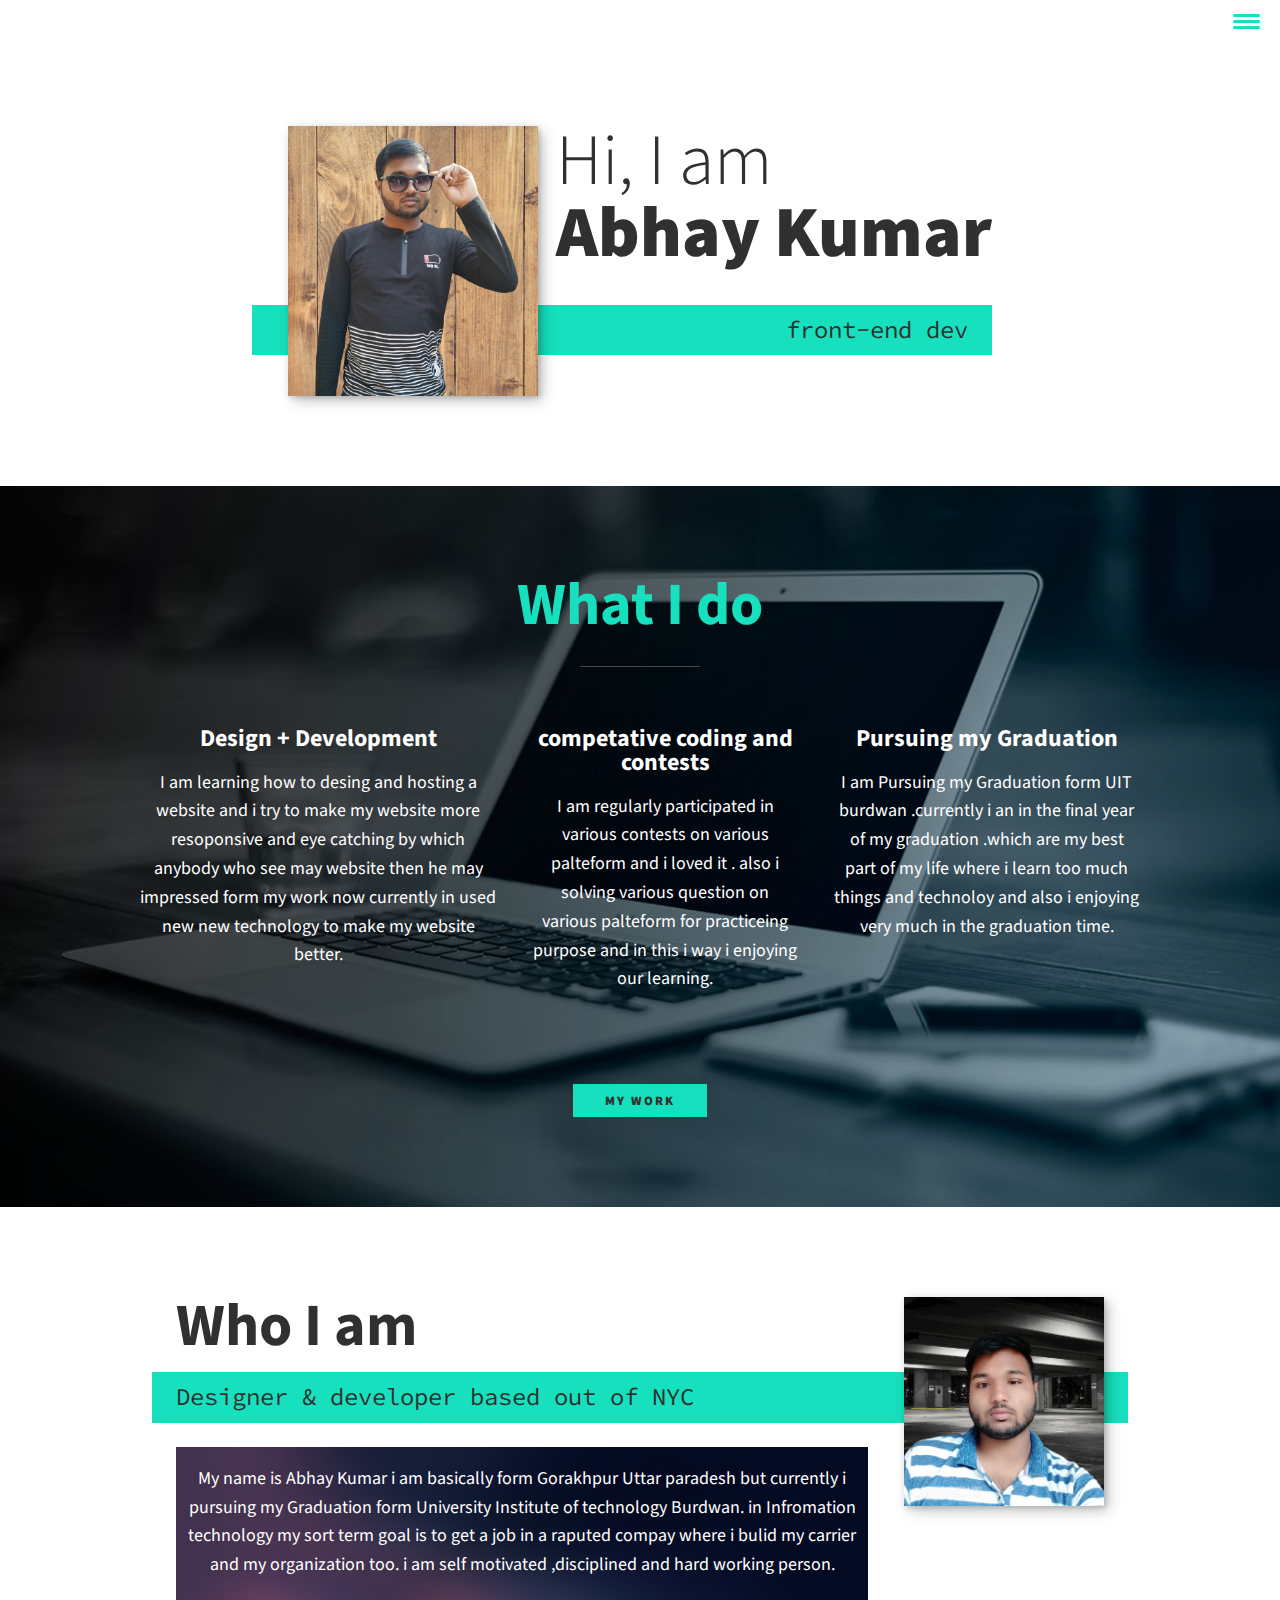
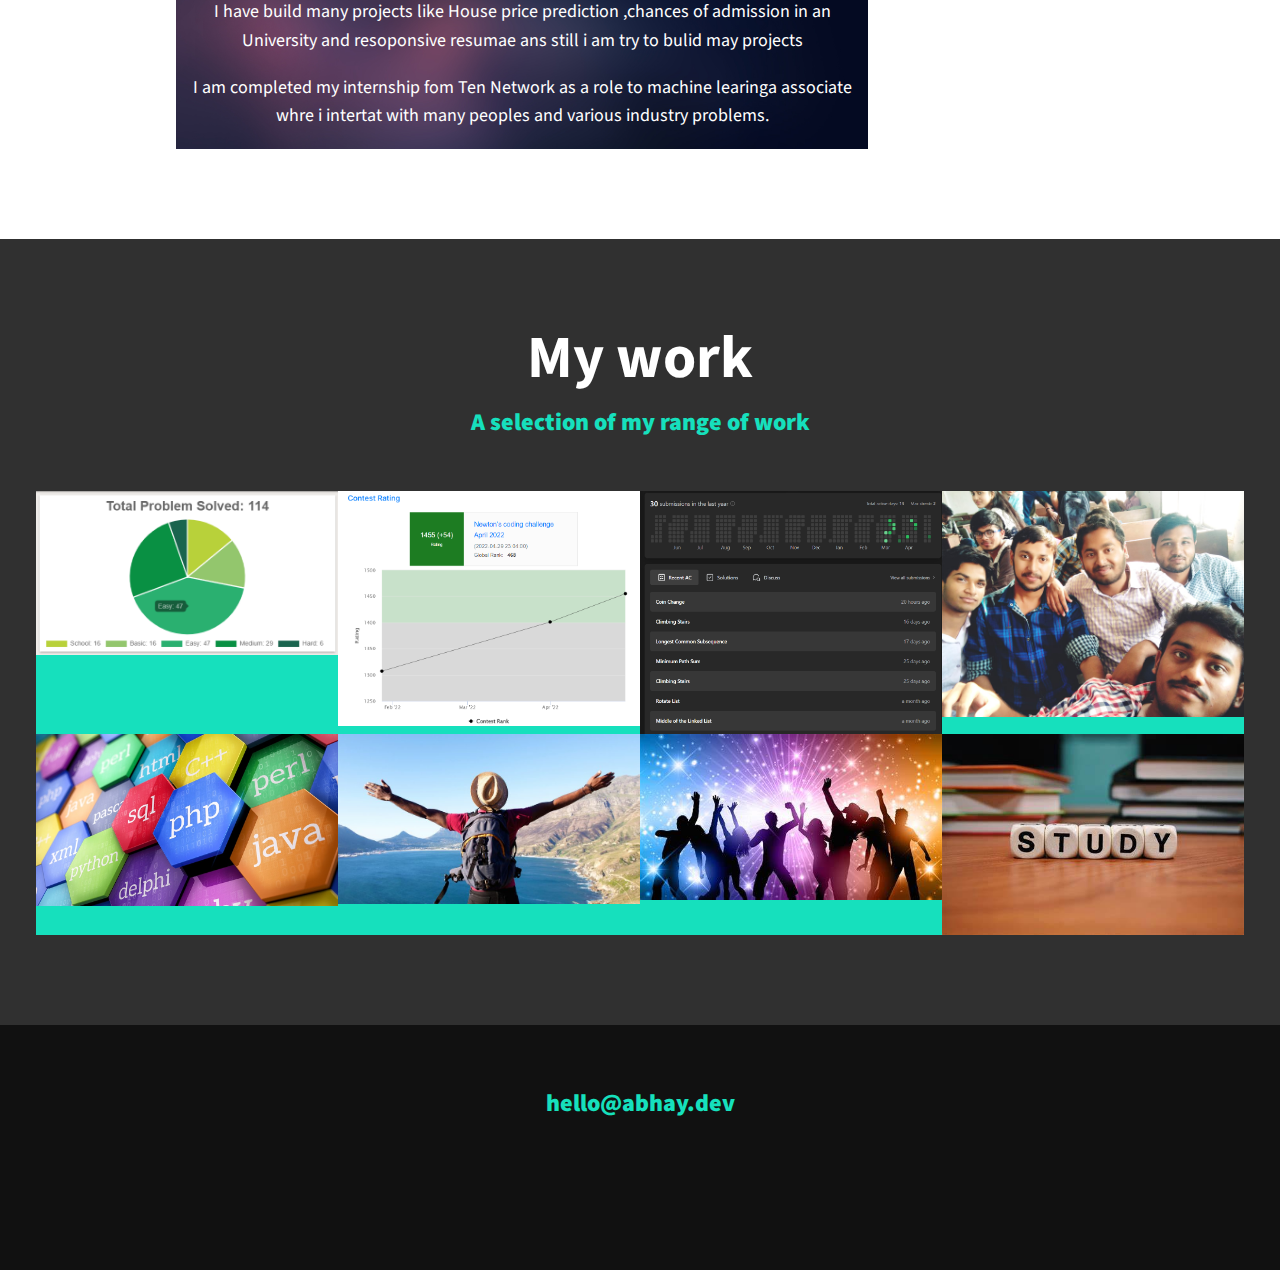
==== index.html @ 5723fe6b "HTML CSS mini project" ====
<!DOCTYPE html>
<html lang="en">
    <head>
        <meta charset="UTF-8">
        <meta name="viewport" content="width=device-width, initial-scale=1.0">
        <title>Abhay Portfolio Website</title>
        <link rel="stylesheet" href="https://cdnjs.cloudflare.com/ajax/libs/normalize/7.0.0/normalize.min.css">
        <link rel="stylesheet" href="https://cdnjs.cloudflare.com/ajax/libs/font-awesome/5.11.2/css/all.css" integrity="sha256-46qynGAkLSFpVbEBog43gvNhfrOj+BmwXdxFgVK/Kvc=" crossorigin="anonymous" />  
        
        <!-- Update these with your own fonts -->
        <link href="https://fonts.googleapis.com/css?family=Source+Code+Pro:400,900|Source+Sans+Pro:300,900&display=swap" rel="stylesheet">
        
        <link rel="stylesheet" href="css/style.css">

    </head>
    <body>
        <header>
            <div class="logo">
                <img src="img/devjane.png" alt="">
            </div>
            <button class="nav-toggle" aria-label="toggle navigation">
                <span class="hamburger"></span>
            </button>
            <nav class="nav">
                <ul class="nav__list">
                    <li class="nav__item"><a href="#home" class="nav__link">Home</a></li>
                    <li class="nav__item"><a href="#services" class="nav__link">My Services</a></li>
                    <li class="nav__item"><a href="#about" class="nav__link">About me</a></li>
                    <li class="nav__item"><a href="#work" class="nav__link">My Work</a></li>
                </ul>
            </nav>
        </header>
        
        <!-- Introduction -->
        <section class="intro" id="home">
            <h1 class="section__title section__title--intro">
                Hi, I am <strong>Abhay Kumar</strong>
            </h1>
            <p class="section__subtitle section__subtitle--intro">front-end dev</p>
            <img src="img/abhay01.png" alt="a picture of abahy style" class="intro__img">
        </section>
        
        
        <!-- My services -->
        <section class="my-services" id="services">
            <h2 class="section__title section__title--services">What I do</h2>
            <div class="services">
                <div class="service">
                    <h3>Design + Development</h3>
                    <p>I am learning how to desing and hosting a website and i try to make my website more resoponsive and eye catching by which anybody who see may website then he may impressed form my work now currently in used new new technology to make my website better.</p>
                </div> <!-- / service -->
                
                <div class="service">
                    <h3>competative coding and contests</h3>
                    <p>I am regularly participated in various contests on various palteform and i loved it . also i solving various question on various palteform for practiceing purpose and in this i way i enjoying our learning.</p>
                </div> <!-- / service -->
                
                <div class="service">
                    <h3>Pursuing my Graduation</h3>
                    <p>I am Pursuing my Graduation form UIT burdwan .currently i an in the final year of my graduation .which are my best part of my life where i learn too much things and technoloy and also i enjoying very much in the graduation time.</p>
                </div> <!-- / service -->
            </div> <!-- / services -->
            
            <a href="#work" class="btn">My Work</a>
        </section>
        
        
        <!-- About me -->
        <section class="about-me" id="about">
           <h2 class="section__title section__title--about">Who I am</h2>
           <p class="section__subtitle section__subtitle--about">Designer & developer based out of NYC</p>
           
           <div class="about-me__body">
            <p>My name is Abhay Kumar i am basically form Gorakhpur Uttar paradesh but currently i pursuing my Graduation form University Institute of technology Burdwan. in Infromation technology my sort term goal is to get a job in a raputed compay where i bulid my carrier and my organization too. i am self motivated ,disciplined and hard working person.</p>
            <p>I have build many projects like House price prediction ,chances of admission in an University and resoponsive resumae  ans still i am try to bulid may projects </p>
            <p>I am completed my internship fom Ten Network as a role to machine learinga associate whre i intertat with many peoples and various industry problems.</p>
           </div>
           
           <img src="img/abhay02.png" alt="abhay leaning against basement" class="about-me__img">
        </section>
        
        <!-- My Work -->
        <section class="my-work" id="work">
            <h2 class="section__title section__title--work">My work</h2>
            <p class="section__subtitle section__subtitle--work">A selection of my range of work</p>
            
            <div class="portfolio">
                <!-- Portfolio item 01 -->
                <a href="#" class="portfolio__item">
                    <img src="img/work01.png" alt="" class="portfolio__img">
                </a>
                
                <!-- Portfolio item 02 -->
                <a href="#" class="portfolio__item">
                    <img src="img/work02.png" alt="" class="portfolio__img">
                </a>
                
                <!-- Portfolio item 03 -->
                <a href="#" class="portfolio__item">
                    <img src="img/work03.png" alt="" class="portfolio__img">
                </a>
                
                <!-- Portfolio item 04 -->
                <a href="#" class="portfolio__item">
                    <img src="img/work08.jpg" alt="" class="portfolio__img">
                </a>
                
                <!-- Portfolio item 05 -->
                <a href="#" class="portfolio__item">
                    <img src="img/work05.jpg" alt="" class="portfolio__img">
                </a>
                
                <!-- Portfolio item 06 -->
                <a href="#" class="portfolio__item">
                    <img src="img/work06.jpg" alt="" class="portfolio__img">
                </a>
                
                <!-- Portfolio item 07 -->
                <a href="#" class="portfolio__item">
                    <img src="img/work07.jpg" alt="" class="portfolio__img">
                </a>
                
                <!-- Portfolio item 08 -->
                <a href="#" class="portfolio__item">
                    <img src="img/work04.jpg" alt="" class="portfolio__img">
                </a>
                
                <!-- Portfolio item 09 -->
                <a href="#" class="portfolio__item">
                    <img src="img/portfolio-09.jpg" alt="" class="portfolio__img">
                </a>
                
                <!-- Portfolio item 0 0-->
                <a href="#" class="portfolio__item">
                    <img src="img/portfolio-10.jpg" alt="" class="portfolio__img">
                </a>
            </div>
        </section>
        
        
        <!-- Footer -->
        <footer class="footer">
            <!-- replace with your own email address -->
            <a href="abhaykumar9289@gmail.com" class="footer__link">hello@abhay.dev</a>
            <ul class="social-list">
                <li class="social-list__item">
                    <a class="social-list__link" href="https://www.linkedin.com/in/abhay-kumar-a8312716b/">
                        <!-- <i class="fab fa-codepen"></i> -->
                        <i class="fab fa-linkedin" aria-hidden="true"></i>
                    </a>
                </li>
                <li class="social-list__item">
                    <a class="social-list__link" href="http://abahyport.com">
                        <i class="fab fa-dribbble"></i>
                    </a>
                </li>
                <li class="social-list__item">
                    <a class="social-list__link" href="https://twitter.com/Abhay_kumar_ch">
                        <i class="fab fa-twitter"></i>
                    </a>
                </li>
                <li class="social-list__item">
                    <a class="social-list__link" href="https://github.com/Abhay3044">
                        <i class="fab fa-github"></i>
                    </a>
                </li>
            </ul>
        </footer>
        
        
        <script src="js/index.js"></script>
        
    </body>
</html>
---- css/style.css ----
*,
*::before,
*::after {
    box-sizing: border-box;
}

/* Custom Properties, update these for your own design */

:root {
    --ff-primary: 'Source Sans Pro', sans-serif;
    --ff-secondary: 'Source Code Pro', monospace;
    
    --fw-reg: 300;
    --fw-bold: 900;
    
    --clr-light: #fff;
    --clr-dark: #303030;
    --clr-accent: #16e0bd;
    
    --fs-h1: 3rem;
    --fs-h2: 2.25rem;
    --fs-h3: 1.25rem;
    --fs-body: 1rem;
    
    --bs: 0.25em 0.25em 0.75em rgba(0,0,0,.25),
          0.125em 0.125em 0.25em rgba(0,0,0,.15);
}

@media (min-width: 800px) {
    :root {
        --fs-h1: 4.5rem;
        --fs-h2: 3.75rem;
        --fs-h3: 1.5rem;
        --fs-body: 1.125rem;
    }
}

/* General styles */


html {
    scroll-behavior: smooth;
}

body {
    background: var(--clr-light);
    color: var(--clr-dark);
    margin: 0;
    font-family: var(--ff-primary);
    font-size: var(--fs-body);
    line-height: 1.6;
}

section {
    padding: 5em 2em;
}

img {
    display: block;
    max-width: 100%;
}

strong { font-weight: var(--fw-bold) }

:focus {
    outline: 3px solid var(--clr-accent);
    outline-offset: 3px;
}

/* Buttons */

.btn {
    display: inline-block;
    padding: .5em 2.5em;
    background: var(--clr-accent);
    color: var(--clr-dark);
    text-decoration: none;
    cursor: pointer;
    font-size: .8rem;
    text-transform: uppercase;
    letter-spacing: 2px;
    font-weight: var(--fw-bold);
    transition: transform 200ms ease-in-out;
}

.btn:hover {
    transform: scale(1.1);
}

/* Typography */

h1,
h2,
h3 {
    line-height: 1;
    margin: 0;
}

h1 { font-size: var(--fs-h1) }
h2 { font-size: var(--fs-h2) }
h3 { font-size: var(--fs-h3) }


.section__title {
    margin-bottom: .25em;
}

.section__title--intro {
    font-weight: var(--fw-reg);
}

.section__title--intro strong {
    display: block;
}

.section__subtitle {
    margin: 0;
    font-size: var(--fs-h3);
}

.section__subtitle--intro,
.section__subtitle--about {
    background: var(--clr-accent);
    padding: .25em 1em;
    font-family: var(--ff-secondary);
    margin-bottom: 1em;
}

.section__subtitle--work {
    color: var(--clr-accent);
    font-weight: var(--fw-bold);
    margin-bottom: 2em;
}

/* header */

header {
    display: flex;
    justify-content: space-between;
    padding: 1em;
}

.logo {
    max-width: 100px;
}

.nav {
    position: fixed;
    background: var(--clr-dark);
    color: var(--clr-light);
    top: 0;
    bottom: 0;
    left: 0;
    right: 0;
    z-index: 100;
    
    transform: translateX(100%);
    transition: transform 250ms cubic-bezier(.5, 0, .5, 1);
}

.nav__list {
    list-style: none;
    display: flex;
    height: 100%;
    flex-direction: column;
    justify-content: space-evenly;
    align-items: center;
    margin: 0;
    padding: 0;
}

.nav__link {
    color: inherit;
    font-weight: var(--fw-bold);
    font-size: var(--fs-h2);
    text-decoration: none;
}

.nav__link:hover {
    color: var(--clr-accent);
}

.nav-toggle {
    padding: .5em;
    background: transparent;
    border: 0;
    cursor: pointer;
    position: absolute;
    right: 1em;
    top: 1em;
    z-index: 1000;
}

.nav-open .nav {
    transform: translateX(0);
}

.nav-open .nav-toggle {
    position: fixed;
}

.nav-open .hamburger {
    transform: rotate(.625turn);
}

.nav-open .hamburger::before {
    transform: rotate(90deg) translateX(-6px);
}

.nav-open .hamburger::after {
    opacity: 0;
}






.hamburger {
    display: block;
    position: relative;
}

.hamburger,
.hamburger::before,
.hamburger::after {
    background: var(--clr-accent);
    width: 2em;
    height: 3px;
    border-radius: 1em;
    transition: transform 250ms ease-in-out;
}


.hamburger::before,
.hamburger::after {
    content: '';
    position: absolute;
    left: 0;
    right: 0;
}

.hamburger::before { top: 6px; }
.hamburger::after { bottom: 6px; }


/*  Intro section  */

.intro {
    position: relative;
}

.intro__img {
    box-shadow: var(--bs);
}

.section__subtitle--intro {
    display: inline-block;
}

@media (min-width: 600px) {
    .intro {
        display: grid;
        width: min-content;
        margin: 0 auto;
        grid-column-gap: 1em;
        grid-template-areas: 
            "img title"
            "img subtitle";
        grid-template-columns: min-content max-content;
    }
    
    .intro__img {
        grid-area: img;
        min-width: 250px;
        position: relative;
        z-index: 2;
    }    
    
    .section__subtitle--intro {
        align-self: start;
        grid-column: -1 / 1;
        grid-row: 2;
        text-align: right;
        position: relative;
        left: -1.5em;
        width: calc(100% + 1.5em);
    }
}



/*  My services section  */

.my-services {
    background-color: var(--clr-dark);
    background-image: url(../img/services.png);
    background-size: cover;
    /* background-blend-mode: multiply; */
    color: var(--clr-light);
    text-align: center;
}

.section__title--services {
    color: var(--clr-accent);
    position: relative;
}

.section__title--services::after {
    content: '';
    display: block;
    width: 2em;
    height: 1px;
    margin: 0.5em auto 1em;
    background: var(--clr-light);
    opacity: 0.25;
}

.services {
    margin-bottom: 4em;
}

.service {
    max-width: 500px;
    margin: 0 auto;
}

@media (min-width: 800px) {
    .services {
        display: flex;
        max-width: 1000px;
        margin-left: auto;
        margin-right: auto;
    }
    
    .service + .service {
        margin-left: 2em;
    }
}


.about-me {
    max-width: 1000px;
    margin: 0 auto;
}

.about-me__img {
    box-shadow: var(--bs);
}

.about-me__body{
    background-color: var(--clr-dark);
    background-image: url(../img/background.jpg);
    background-size: cover;
    /* background-blend-mode: multiply; */
    color: var(--clr-light);
    text-align: center;
}

@media (min-width: 600px) {
    .about-me {
        display: grid;
        grid-template-columns: 1fr 200px;
        grid-template-areas: 
            "title img"
            "subtitle img"
            "text img";
        grid-column-gap: 2em;
    }
    
    .section__title--about {
        grid-area: title;
    }
    
    .section__subtitle--about {
        grid-column: 1 / -1;
        grid-row: 2;
        position: relative;
        left: -1em;
        width: calc(100% + 2em);
        padding-left: 1em;
        padding-right: calc(200px + 4em);
    }
    
    .about-me__img {
        grid-area: img;
        position: relative;
        z-index: 2;
    }
}

/* My Work */

.my-work {
    background-color: var(--clr-dark);
    color: var(--clr-light);
    text-align: center;    
}

.portfolio {
    display: grid;
    grid-template-columns: repeat(auto-fit, minmax(300px, 1fr));
}

.portfolio__item {
    background: var(--clr-accent);
    overflow: hidden;
}

.portfolio__img {
    transition: 
        transform 750ms cubic-bezier(.5, 0, .5, 1),
        opacity 250ms linear;
}

.portfolio__item:focus {
    position: relative;
    z-index: 2;
}

.portfolio__img:hover,
.portfolio__item:focus .portfolio__img {
    transform: scale(1.2);
    opacity: .5;
}


/* footer */

.footer {
    background: #111;
    color: var(--clr-accent);
    text-align: center;
    padding: 2.5em 0;
    font-size: var(--fs-h3);

}

.footer a { 
    color: inherit;
    text-decoration: none;
}

.footer__link {
    font-weight: var(--fw-bold);
}

.footer__link:hover,
.social-list__link:hover {
    opacity: .7;
}

.footer__link:hover {
    text-decoration: underline;
}

.social-list {
    list-style: none;
    display: flex;
    justify-content: center;
    margin: 2em 0 0;
    padding: 0;
}

.social-list__item {
    margin: 0 .5em;
}

.social-list__link {
    padding: .5em;
}

.portfolio-item-individual {
    padding: 0 2em 2em;
    max-width: 1000px;
    font-weight:bold;
    margin: 0 auto;
    color: rgba(56, 50, 50, 0.603);
}

.portfolio-item-individual p {
    max-width: 600px;
    margin-left: auto;
    font-weight: bolder;
    margin-right: auto;
}

/* .portfolio-item-individual{
    text-align: center;
} */
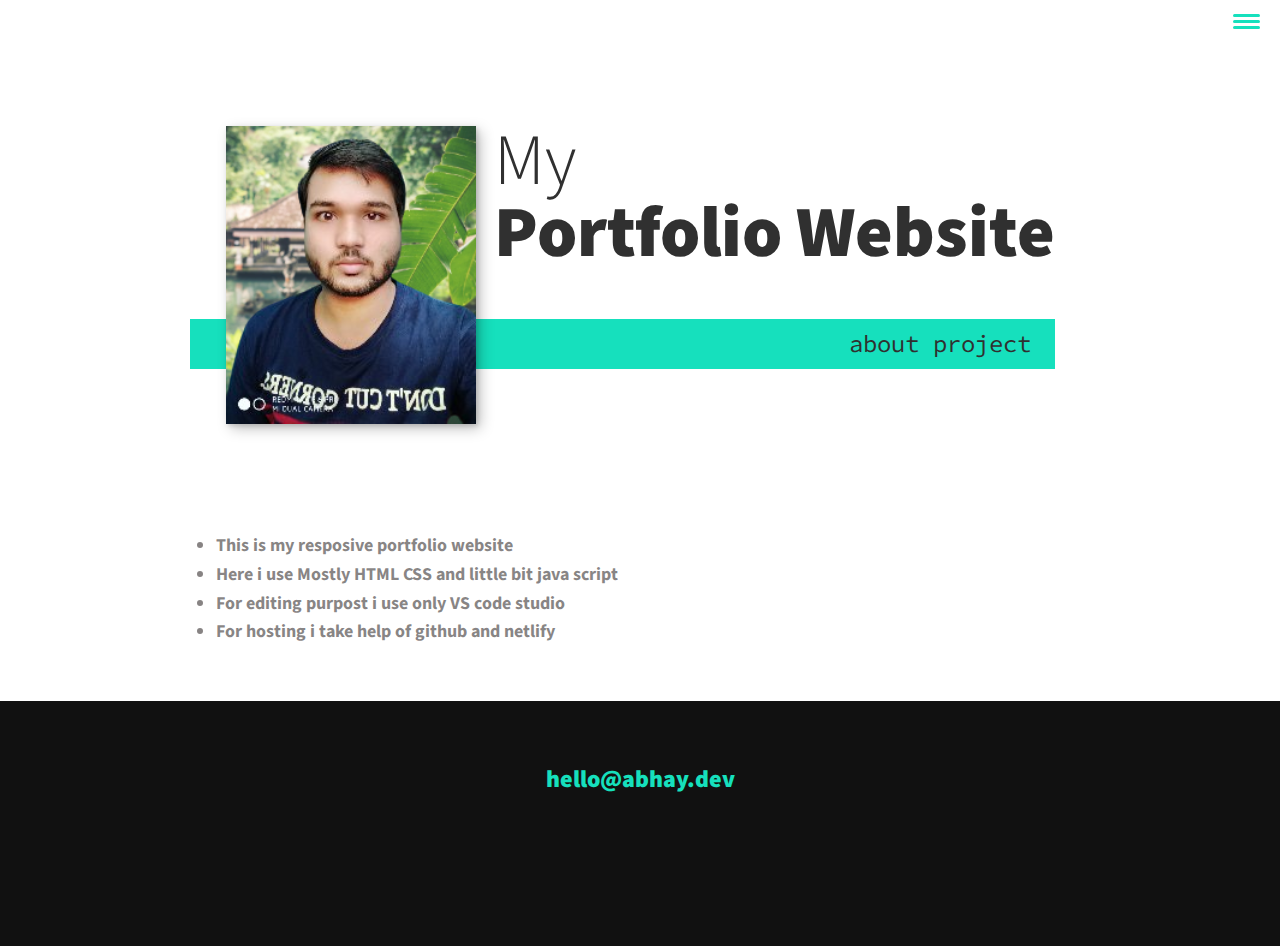
==== commit f8365a8f: "second" ====
--- a/index.html
+++ b/index.html
@@ -16,126 +16,38 @@
     <body>
         <header>
             <div class="logo">
-                <img src="img/devjane.png" alt="">
+                <img src="img/inhhdfhfgtro01.png" alt="">
             </div>
             <button class="nav-toggle" aria-label="toggle navigation">
                 <span class="hamburger"></span>
             </button>
             <nav class="nav">
                 <ul class="nav__list">
-                    <li class="nav__item"><a href="#home" class="nav__link">Home</a></li>
-                    <li class="nav__item"><a href="#services" class="nav__link">My Services</a></li>
-                    <li class="nav__item"><a href="#about" class="nav__link">About me</a></li>
-                    <li class="nav__item"><a href="#work" class="nav__link">My Work</a></li>
+                    <li class="nav__item"><a href="index.html" class="nav__link">Home</a></li>
+                    <li class="nav__item"><a href="index.html#services" class="nav__link">My Services</a></li>
+                    <li class="nav__item"><a href="index.html#about" class="nav__link">About me</a></li>
+                    <li class="nav__item"><a href="index.html#work" class="nav__link">My Work</a></li>
                 </ul>
             </nav>
         </header>
         
-        <!-- Introduction -->
-        <section class="intro" id="home">
+
+        <section class="intro">
             <h1 class="section__title section__title--intro">
-                Hi, I am <strong>Abhay Kumar</strong>
+                My <strong>Portfolio Website</strong>
             </h1>
-            <p class="section__subtitle section__subtitle--intro">front-end dev</p>
-            <img src="img/abhay01.png" alt="a picture of abahy style" class="intro__img">
+            <p class="section__subtitle section__subtitle--intro">about project</p>
+            <img src="img/intro01.png" alt="" class="intro__img">
         </section>
         
-        
-        <!-- My services -->
-        <section class="my-services" id="services">
-            <h2 class="section__title section__title--services">What I do</h2>
-            <div class="services">
-                <div class="service">
-                    <h3>Design + Development</h3>
-                    <p>I am learning how to desing and hosting a website and i try to make my website more resoponsive and eye catching by which anybody who see may website then he may impressed form my work now currently in used new new technology to make my website better.</p>
-                </div> <!-- / service -->
-                
-                <div class="service">
-                    <h3>competative coding and contests</h3>
-                    <p>I am regularly participated in various contests on various palteform and i loved it . also i solving various question on various palteform for practiceing purpose and in this i way i enjoying our learning.</p>
-                </div> <!-- / service -->
-                
-                <div class="service">
-                    <h3>Pursuing my Graduation</h3>
-                    <p>I am Pursuing my Graduation form UIT burdwan .currently i an in the final year of my graduation .which are my best part of my life where i learn too much things and technoloy and also i enjoying very much in the graduation time.</p>
-                </div> <!-- / service -->
-            </div> <!-- / services -->
-            
-            <a href="#work" class="btn">My Work</a>
-        </section>
-        
-        
-        <!-- About me -->
-        <section class="about-me" id="about">
-           <h2 class="section__title section__title--about">Who I am</h2>
-           <p class="section__subtitle section__subtitle--about">Designer & developer based out of NYC</p>
-           
-           <div class="about-me__body">
-            <p>My name is Abhay Kumar i am basically form Gorakhpur Uttar paradesh but currently i pursuing my Graduation form University Institute of technology Burdwan. in Infromation technology my sort term goal is to get a job in a raputed compay where i bulid my carrier and my organization too. i am self motivated ,disciplined and hard working person.</p>
-            <p>I have build many projects like House price prediction ,chances of admission in an University and resoponsive resumae  ans still i am try to bulid may projects </p>
-            <p>I am completed my internship fom Ten Network as a role to machine learinga associate whre i intertat with many peoples and various industry problems.</p>
-           </div>
-           
-           <img src="img/abhay02.png" alt="abhay leaning against basement" class="about-me__img">
-        </section>
-        
-        <!-- My Work -->
-        <section class="my-work" id="work">
-            <h2 class="section__title section__title--work">My work</h2>
-            <p class="section__subtitle section__subtitle--work">A selection of my range of work</p>
-            
-            <div class="portfolio">
-                <!-- Portfolio item 01 -->
-                <a href="#" class="portfolio__item">
-                    <img src="img/work01.png" alt="" class="portfolio__img">
-                </a>
-                
-                <!-- Portfolio item 02 -->
-                <a href="#" class="portfolio__item">
-                    <img src="img/work02.png" alt="" class="portfolio__img">
-                </a>
-                
-                <!-- Portfolio item 03 -->
-                <a href="#" class="portfolio__item">
-                    <img src="img/work03.png" alt="" class="portfolio__img">
-                </a>
-                
-                <!-- Portfolio item 04 -->
-                <a href="#" class="portfolio__item">
-                    <img src="img/work08.jpg" alt="" class="portfolio__img">
-                </a>
-                
-                <!-- Portfolio item 05 -->
-                <a href="#" class="portfolio__item">
-                    <img src="img/work05.jpg" alt="" class="portfolio__img">
-                </a>
-                
-                <!-- Portfolio item 06 -->
-                <a href="#" class="portfolio__item">
-                    <img src="img/work06.jpg" alt="" class="portfolio__img">
-                </a>
-                
-                <!-- Portfolio item 07 -->
-                <a href="#" class="portfolio__item">
-                    <img src="img/work07.jpg" alt="" class="portfolio__img">
-                </a>
-                
-                <!-- Portfolio item 08 -->
-                <a href="#" class="portfolio__item">
-                    <img src="img/work04.jpg" alt="" class="portfolio__img">
-                </a>
-                
-                <!-- Portfolio item 09 -->
-                <a href="#" class="portfolio__item">
-                    <img src="img/portfolio-09.jpg" alt="" class="portfolio__img">
-                </a>
-                
-                <!-- Portfolio item 0 0-->
-                <a href="#" class="portfolio__item">
-                    <img src="img/portfolio-10.jpg" alt="" class="portfolio__img">
-                </a>
-            </div>
-        </section>
+        <div class="portfolio-item-individual">
+           <ul>
+               <li>This is my resposive portfolio website</li>
+               <li>Here i use Mostly HTML CSS and little bit java script</li>
+               <li>For editing purpost i use only VS code studio</li>
+               <li>For hosting i take help of github and netlify</li>
+           </ul>
+        </div>
         
         
         <!-- Footer -->
@@ -171,4 +83,4 @@
         <script src="js/index.js"></script>
         
     </body>
-</html>+</html>
